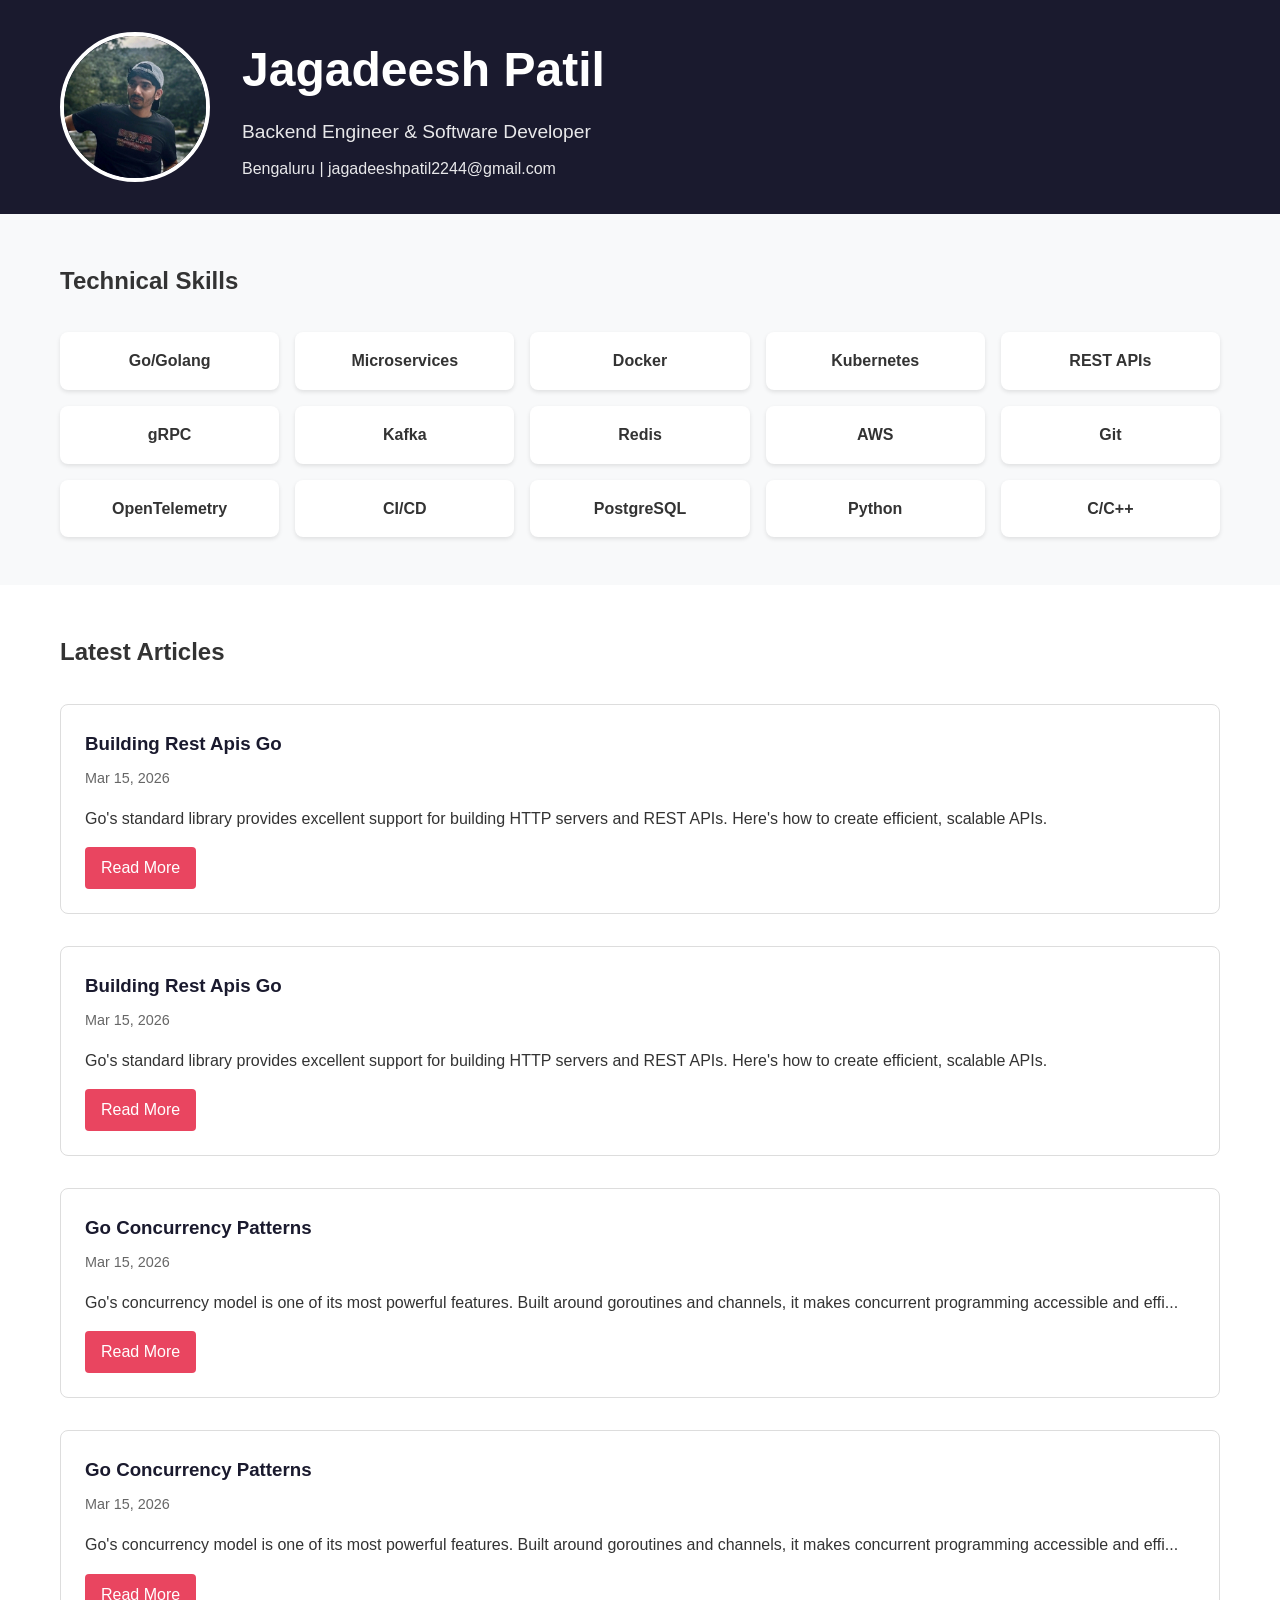
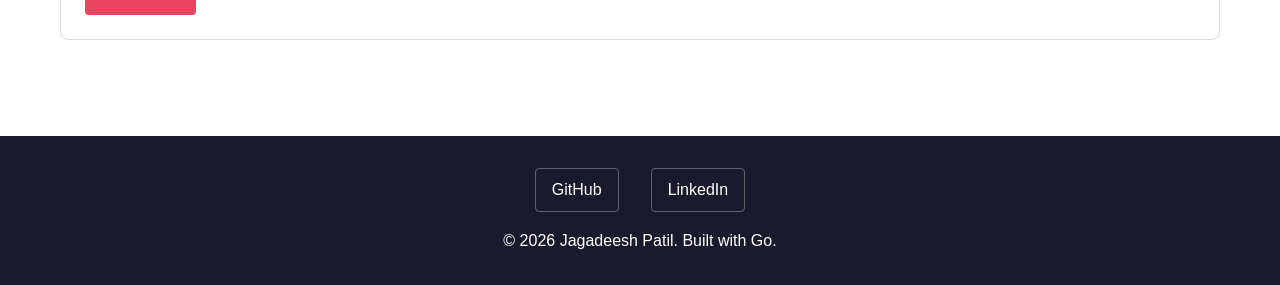
==== docs/index.html @ 1e5081a2 "portfolio initial changes" ====
<!DOCTYPE html>
<html lang="en">
<head>
    <meta charset="UTF-8">
    <meta name="viewport" content="width=device-width, initial-scale=1.0">
    <title>Jagadeesh Patil</title>
    <link rel="stylesheet" href="style.css">
</head>
<body>
    <header>
        <div class="container">
            <div class="hero">
                <img src="images/profile.jpeg" alt="Jagadeesh Patil" class="profile-img">
                <div class="hero-text">
                    <h1>Jagadeesh Patil</h1>
                    <p>Backend Engineer & Software Developer</p>
                    <p style="font-size: 1rem; margin-top: 0.5rem;">Bengaluru | jagadeeshpatil2244@gmail.com</p>
                </div>
            </div>
        </div>
    </header>

    <section class="skills">
        <div class="container">
            <h2>Technical Skills</h2>
            <div class="skills-grid">
                
                <div class="skill-card">
                    <strong>Go/Golang</strong>
                </div>
                
                <div class="skill-card">
                    <strong>Microservices</strong>
                </div>
                
                <div class="skill-card">
                    <strong>Docker</strong>
                </div>
                
                <div class="skill-card">
                    <strong>Kubernetes</strong>
                </div>
                
                <div class="skill-card">
                    <strong>REST APIs</strong>
                </div>
                
                <div class="skill-card">
                    <strong>gRPC</strong>
                </div>
                
                <div class="skill-card">
                    <strong>Kafka</strong>
                </div>
                
                <div class="skill-card">
                    <strong>Redis</strong>
                </div>
                
                <div class="skill-card">
                    <strong>AWS</strong>
                </div>
                
                <div class="skill-card">
                    <strong>Git</strong>
                </div>
                
                <div class="skill-card">
                    <strong>OpenTelemetry</strong>
                </div>
                
                <div class="skill-card">
                    <strong>CI/CD</strong>
                </div>
                
                <div class="skill-card">
                    <strong>PostgreSQL</strong>
                </div>
                
                <div class="skill-card">
                    <strong>Python</strong>
                </div>
                
                <div class="skill-card">
                    <strong>C/C&#43;&#43;</strong>
                </div>
                
            </div>
        </div>
    </section>

    <section class="articles">
        <div class="container">
            <h2>Latest Articles</h2>
            <div class="articles-grid">
                
                <article class="article-card">
                    <h3>Building Rest Apis Go</h3>
                    <div class="date">Mar 15, 2026</div>
                    <p>Go&#39;s standard library provides excellent support for building HTTP servers and REST APIs. Here&#39;s how to create efficient, scalable APIs.</p>
                    <a href="articles/building-rest-apis-go.html" class="btn">Read More</a>
                </article>
                
                <article class="article-card">
                    <h3>Building Rest Apis Go</h3>
                    <div class="date">Mar 15, 2026</div>
                    <p>Go&#39;s standard library provides excellent support for building HTTP servers and REST APIs. Here&#39;s how to create efficient, scalable APIs.</p>
                    <a href="articles/building-rest-apis-go.html" class="btn">Read More</a>
                </article>
                
                <article class="article-card">
                    <h3>Go Concurrency Patterns</h3>
                    <div class="date">Mar 15, 2026</div>
                    <p>Go&#39;s concurrency model is one of its most powerful features. Built around goroutines and channels, it makes concurrent programming accessible and effi...</p>
                    <a href="articles/go-concurrency-patterns.html" class="btn">Read More</a>
                </article>
                
                <article class="article-card">
                    <h3>Go Concurrency Patterns</h3>
                    <div class="date">Mar 15, 2026</div>
                    <p>Go&#39;s concurrency model is one of its most powerful features. Built around goroutines and channels, it makes concurrent programming accessible and effi...</p>
                    <a href="articles/go-concurrency-patterns.html" class="btn">Read More</a>
                </article>
                
            </div>
        </div>
    </section>

    <footer>
        <div class="container">
            <div class="social-links">
                
                <a href="https://github.com/Jagadeesh788" target="_blank">GitHub</a>
                
                <a href="https://www.linkedin.com/in/jagadeesh-patil-lnkdn" target="_blank">LinkedIn</a>
                
            </div>
            <p>&copy; 2026 Jagadeesh Patil. Built with Go.</p>
        </div>
    </footer>
</body>
</html>
---- docs/style.css ----
* { margin: 0; padding: 0; box-sizing: border-box; }
body { font-family: -apple-system, BlinkMacSystemFont, 'Segoe UI', Roboto, sans-serif; line-height: 1.6; color: #333; }
.container { max-width: 1200px; margin: 0 auto; padding: 0 20px; }
header { background: #1a1a2e; color: white; padding: 2rem 0; }
.hero { display: flex; align-items: center; gap: 2rem; }
.profile-img { width: 150px; height: 150px; border-radius: 50%; object-fit: cover; border: 4px solid white; }
.hero-text { flex: 1; }
.hero h1 { font-size: 3rem; margin-bottom: 0.5rem; }
.hero p { font-size: 1.2rem; opacity: 0.9; }
.skills { background: #f8f9fa; padding: 3rem 0; }
.skills-grid { display: grid; grid-template-columns: repeat(auto-fit, minmax(200px, 1fr)); gap: 1rem; margin-top: 2rem; }
.skill-card { background: white; padding: 1rem; border-radius: 8px; box-shadow: 0 2px 4px rgba(0,0,0,0.1); text-align: center; }
.articles { padding: 3rem 0; }
.articles-grid { display: grid; gap: 2rem; margin-top: 2rem; }
.article-card { border: 1px solid #ddd; border-radius: 8px; padding: 1.5rem; }
.article-card h3 { color: #1a1a2e; margin-bottom: 0.5rem; }
.article-card .date { color: #666; font-size: 0.9rem; margin-bottom: 1rem; }
.btn { display: inline-block; background: #e94560; color: white; padding: 0.5rem 1rem; text-decoration: none; border-radius: 4px; margin-top: 1rem; }
.btn:hover { background: #c73652; }
.social-links { display: flex; justify-content: center; gap: 2rem; margin-bottom: 1rem; }
.social-links a { color: white; text-decoration: none; padding: 0.5rem 1rem; border: 1px solid rgba(255,255,255,0.3); border-radius: 4px; transition: background 0.3s; }
.social-links a:hover { background: rgba(255,255,255,0.1); }
footer { background: #1a1a2e; color: white; text-align: center; padding: 2rem 0; margin-top: 3rem; }
.content h1, .content h2, .content h3 { margin: 1.5rem 0 0.75rem; color: #1a1a2e; }
.content p { margin-bottom: 1rem; }
.content ul, .content ol { margin: 1rem 0 1rem 2rem; }
.content li { margin-bottom: 0.4rem; }
.content pre { background: #f4f4f4; padding: 1rem; border-radius: 6px; overflow-x: auto; margin: 1rem 0; }
.content code { background: #f4f4f4; padding: 0.2rem 0.4rem; border-radius: 3px; font-family: monospace; font-size: 0.9em; }
.content pre code { background: none; padding: 0; }
@media (max-width: 768px) { .hero { flex-direction: column; text-align: center; } .hero h1 { font-size: 2rem; } .skills-grid { grid-template-columns: repeat(auto-fit, minmax(150px, 1fr)); } }
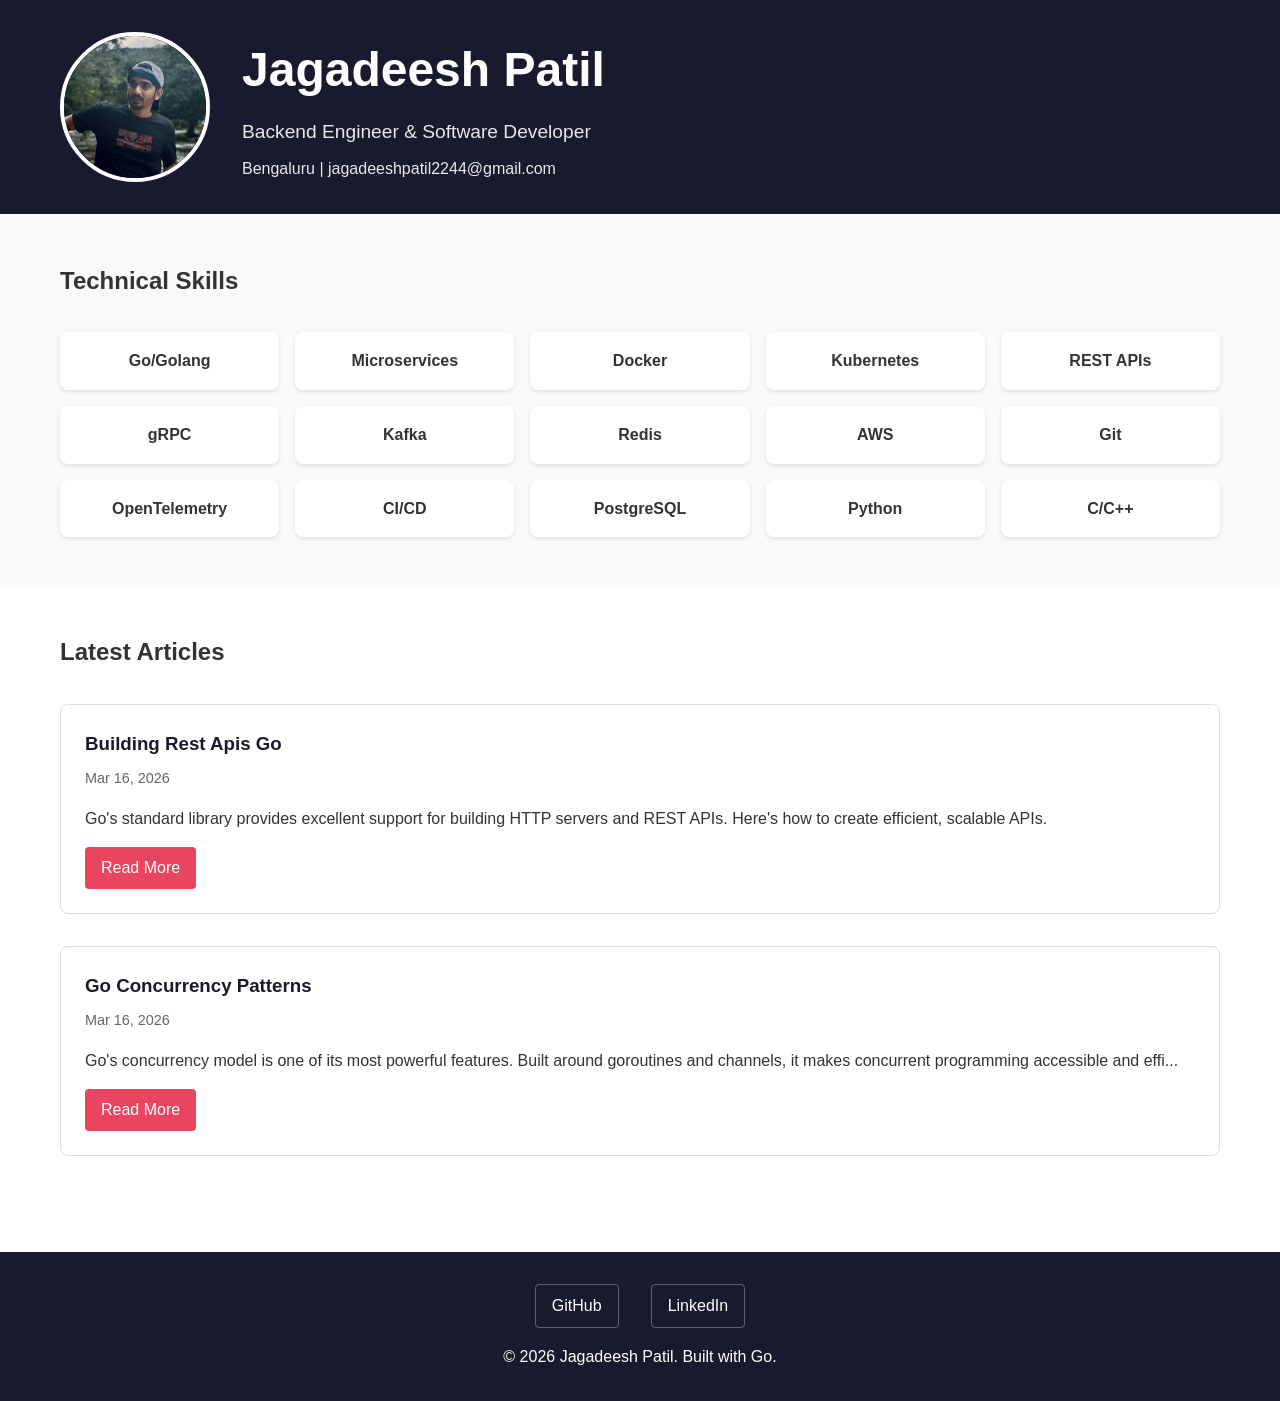
==== commit c03bd4d3: "removed duplicate md files" ====
--- a/docs/index.html
+++ b/docs/index.html
@@ -96,28 +96,14 @@
                 
                 <article class="article-card">
                     <h3>Building Rest Apis Go</h3>
-                    <div class="date">Mar 15, 2026</div>
-                    <p>Go&#39;s standard library provides excellent support for building HTTP servers and REST APIs. Here&#39;s how to create efficient, scalable APIs.</p>
-                    <a href="articles/building-rest-apis-go.html" class="btn">Read More</a>
-                </article>
-                
-                <article class="article-card">
-                    <h3>Building Rest Apis Go</h3>
-                    <div class="date">Mar 15, 2026</div>
+                    <div class="date">Mar 16, 2026</div>
                     <p>Go&#39;s standard library provides excellent support for building HTTP servers and REST APIs. Here&#39;s how to create efficient, scalable APIs.</p>
                     <a href="articles/building-rest-apis-go.html" class="btn">Read More</a>
                 </article>
                 
                 <article class="article-card">
                     <h3>Go Concurrency Patterns</h3>
-                    <div class="date">Mar 15, 2026</div>
-                    <p>Go&#39;s concurrency model is one of its most powerful features. Built around goroutines and channels, it makes concurrent programming accessible and effi...</p>
-                    <a href="articles/go-concurrency-patterns.html" class="btn">Read More</a>
-                </article>
-                
-                <article class="article-card">
-                    <h3>Go Concurrency Patterns</h3>
-                    <div class="date">Mar 15, 2026</div>
+                    <div class="date">Mar 16, 2026</div>
                     <p>Go&#39;s concurrency model is one of its most powerful features. Built around goroutines and channels, it makes concurrent programming accessible and effi...</p>
                     <a href="articles/go-concurrency-patterns.html" class="btn">Read More</a>
                 </article>
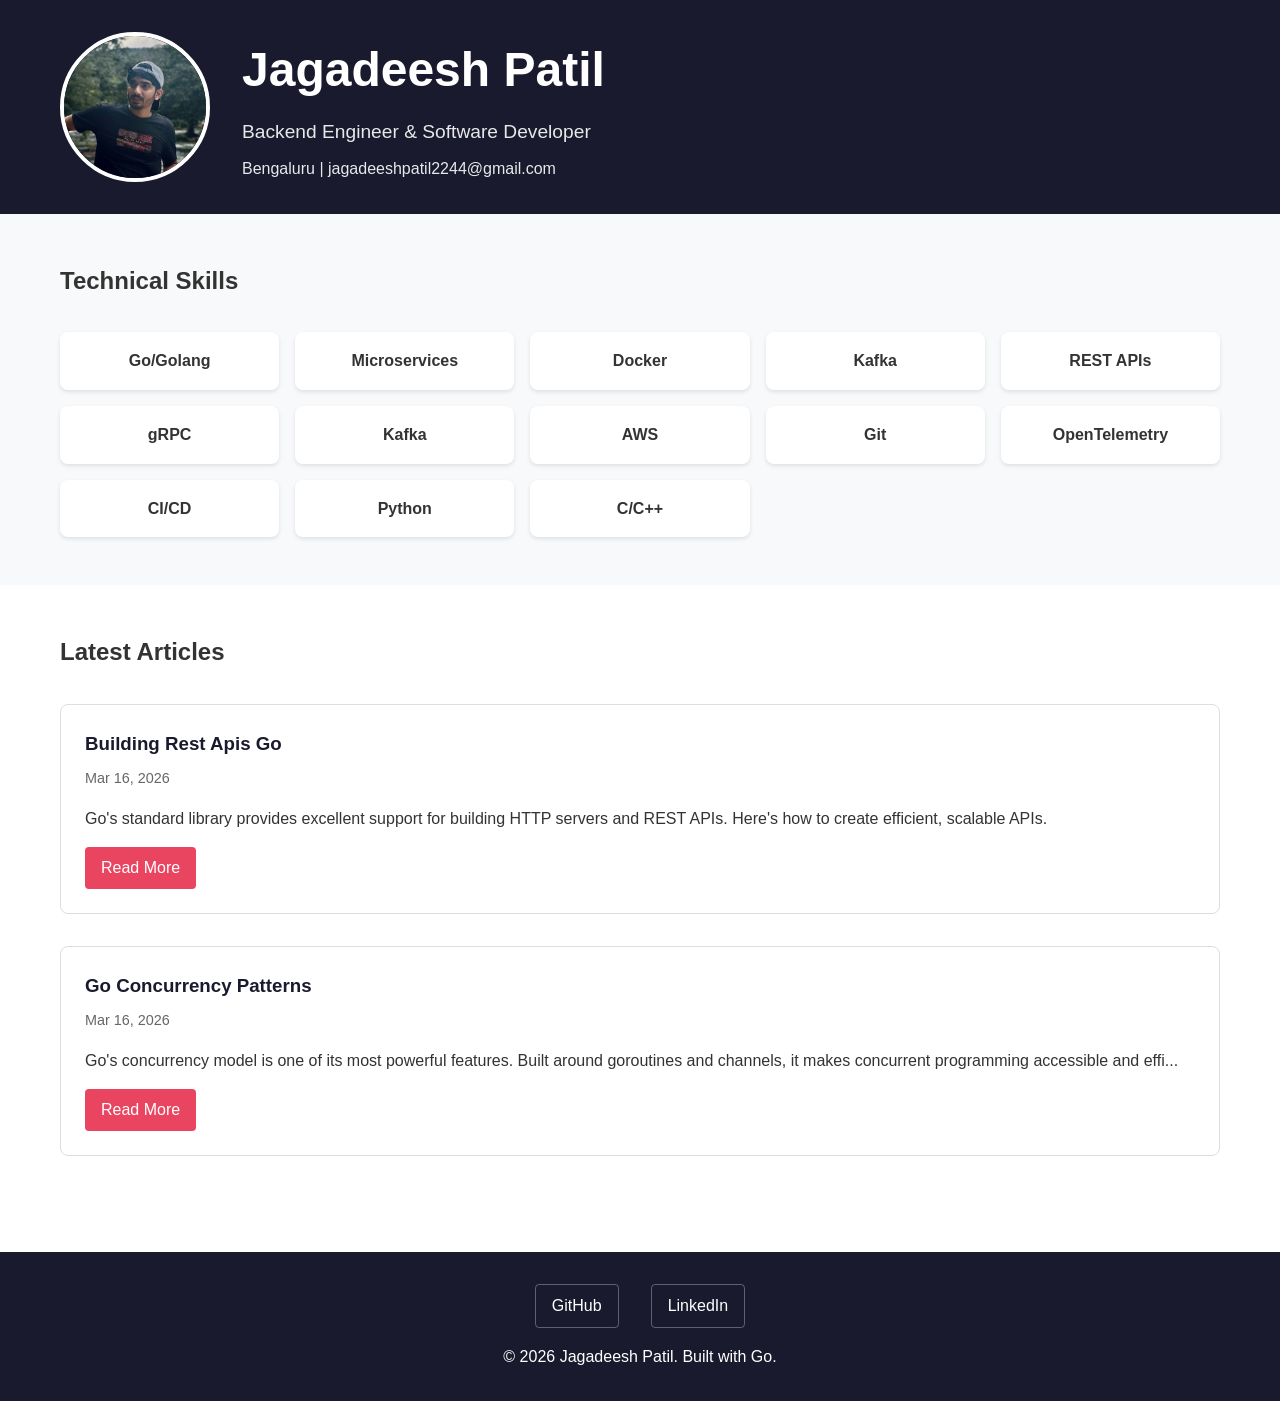
==== commit effada11: "html formatting changes" ====
--- a/docs/index.html
+++ b/docs/index.html
@@ -38,7 +38,7 @@
                 </div>
                 
                 <div class="skill-card">
-                    <strong>Kubernetes</strong>
+                    <strong>Kafka</strong>
                 </div>
                 
                 <div class="skill-card">
@@ -51,10 +51,6 @@
                 
                 <div class="skill-card">
                     <strong>Kafka</strong>
-                </div>
-                
-                <div class="skill-card">
-                    <strong>Redis</strong>
                 </div>
                 
                 <div class="skill-card">
@@ -71,10 +67,6 @@
                 
                 <div class="skill-card">
                     <strong>CI/CD</strong>
-                </div>
-                
-                <div class="skill-card">
-                    <strong>PostgreSQL</strong>
                 </div>
                 
                 <div class="skill-card">
